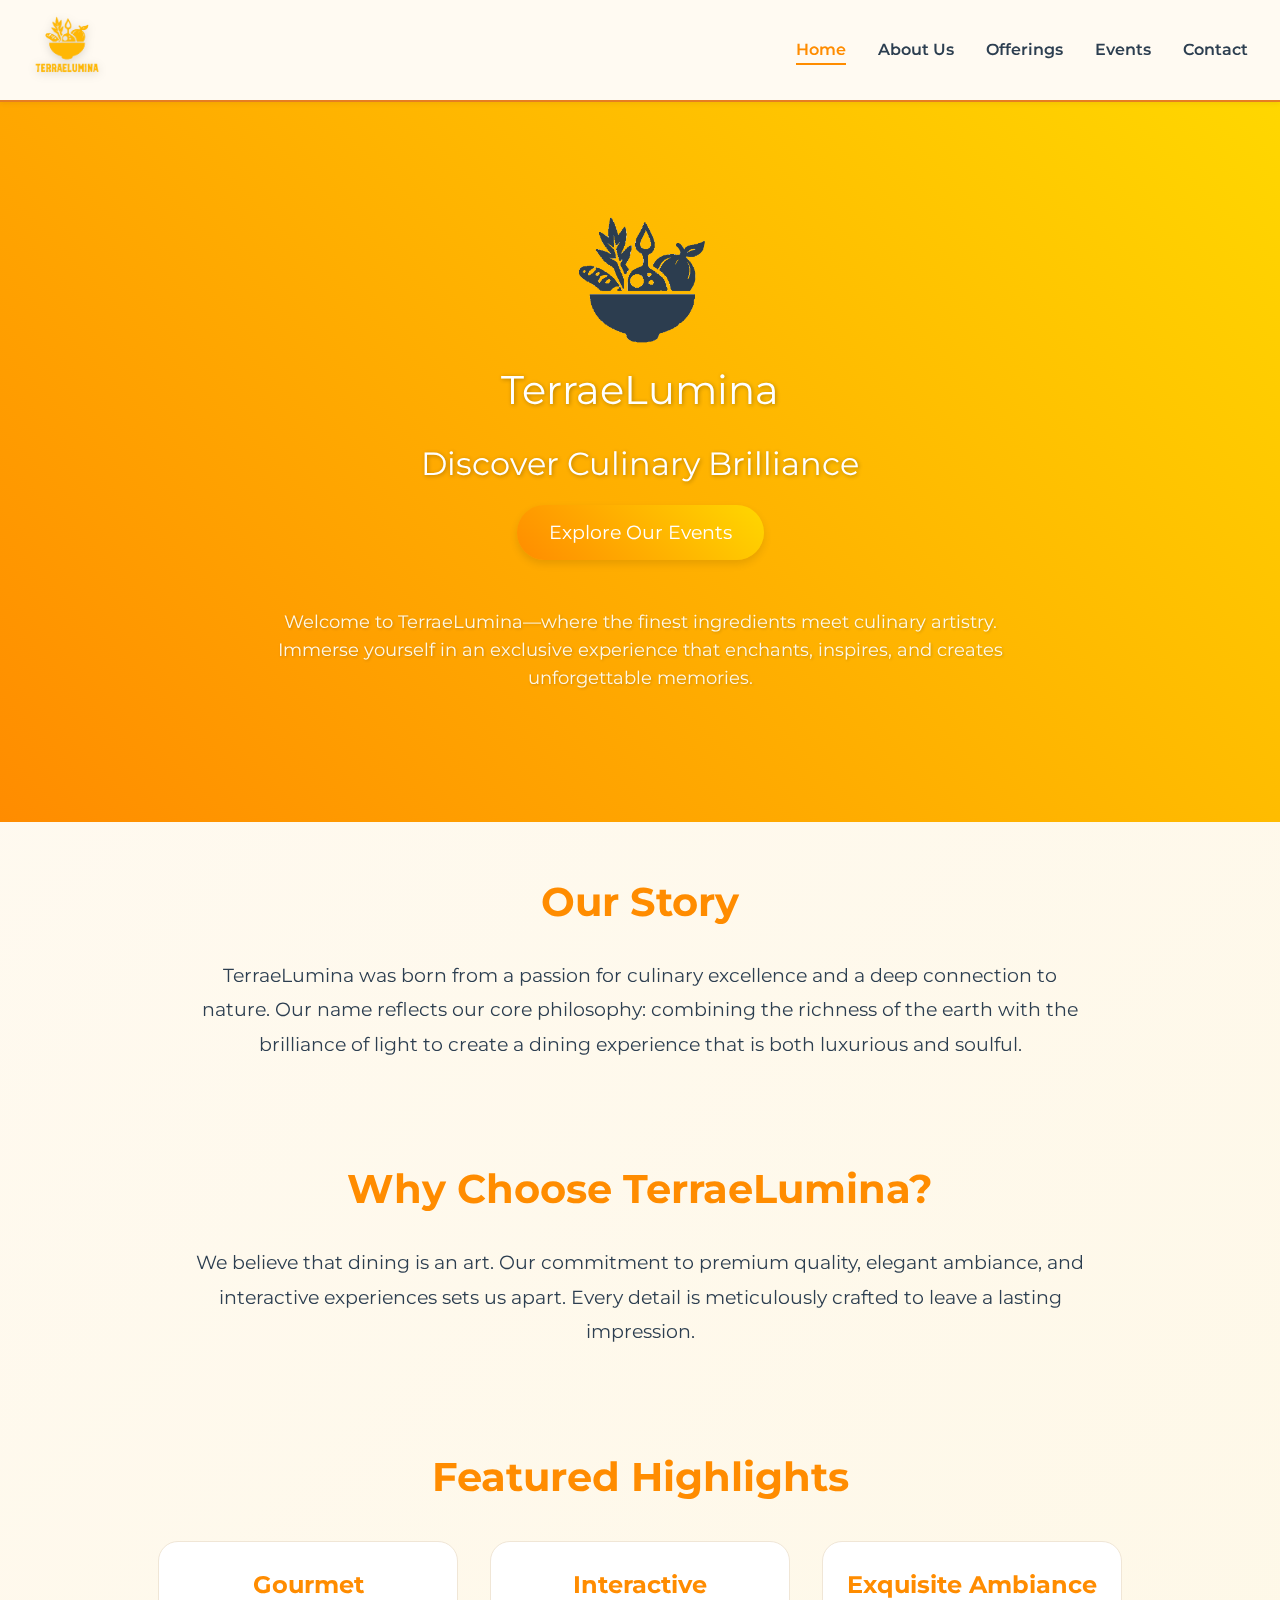
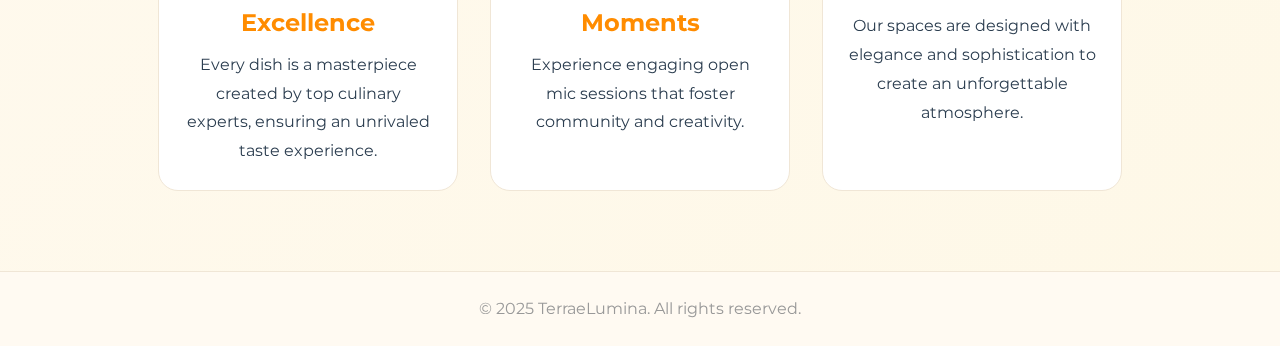
==== index.html @ bf7b66ef "commit all files" ====
<!DOCTYPE html>
<html lang="en">
<head>
  <meta charset="UTF-8" />
  <meta name="viewport" content="width=device-width, initial-scale=1.0"/>
  <title>TerraeLumina | Home</title>
  <!-- Animate.css for smooth animations -->
  <link rel="stylesheet" href="https://cdnjs.cloudflare.com/ajax/libs/animate.css/4.1.1/animate.min.css"/>
  <!-- Google Fonts: Montserrat -->
  <link rel="stylesheet" href="https://fonts.googleapis.com/css?family=Montserrat:400,600&display=swap">
  <style>
    /* Global Styles */
    * {
      margin: 0;
      padding: 0;
      box-sizing: border-box;
    }
    body {
      font-family: 'Montserrat', sans-serif;
      background: linear-gradient(135deg, #fffaf2, #fef8e7);
      color: #2c3e50;
      line-height: 1.6;
      overflow-x: hidden;
    }
    :root {
      --bg-color: #fffaf2;
      --text-color: #2c3e50;
      --accent-gradient: linear-gradient(45deg, #ff8c00, #ffd700);
      --secondary-color: #e67e22;
      --card-bg: #ffffff;
      --border-color: #f0e6d6;
    }
    /* Navbar */
    .navbar {
      display: flex;
      justify-content: space-between;
      align-items: center;
      background: var(--bg-color);
      padding: 1rem 2rem;
      position: sticky;
      top: 0;
      z-index: 1000;
      border-bottom: 2px solid var(--secondary-color);
      box-shadow: 0 2px 5px rgba(0,0,0,0.05);
    }
    .logo {
      height: 60px;
      filter: drop-shadow(0 2px 5px rgba(0,0,0,0.15));
    }
    .nav-links {
      list-style: none;
      display: flex;
      gap: 2rem;
    }
    .nav-links a {
      color: var(--text-color);
      text-decoration: none;
      font-weight: 600;
      transition: color 0.3s ease, border-bottom 0.3s ease;
      padding-bottom: 4px;
      border-bottom: 2px solid transparent;
    }
    .nav-links a:hover,
    .nav-links a.active {
      color: #ff8c00;
      border-bottom: 2px solid #ff8c00;
    }
    /* Hero Section */
    .hero {
      position: relative;
      height: 80vh; /* Reduced height */
      background: var(--accent-gradient), url('../images/event1.jpg') center/cover no-repeat;
      display: flex;
      align-items: center;
      justify-content: center;
      text-align: center;
      padding: 0 1rem;
      animation: fadeIn 1.5s ease;
    }
    .hero::before {
      content: "";
      position: absolute;
      top: 0;
      left: 0;
      width: 100%;
      height: 100%;
      background: rgba(255,255,255,0.8);
      mix-blend-mode: multiply;
    }
    .hero-content {
      position: relative;
      z-index: 2;
      width: 100%;
    }
    .hero-logo {
      width: 150px;
      margin: 0 auto 0.5rem auto; /* Centered and slightly shifted up */
      display: block;
    }
    .hero-brand {
      font-size: 2.5rem;  /* Bigger than the tagline */
      color: #ffffff;
      text-shadow: 1px 1px 4px rgba(0,0,0,0.3);
      margin-bottom: 1rem;
    }
    .hero-tagline {
      font-size: 2rem;
      color: #ffffff;
      text-shadow: 1px 1px 4px rgba(0,0,0,0.3);
      margin-bottom: 1rem;
    }
    .hero-cta {
      font-size: 1.2rem;
      padding: 0.75rem 2rem;
      background: var(--accent-gradient);
      color: #fff;
      text-decoration: none;
      border-radius: 40px;
      box-shadow: 0 4px 8px rgba(0,0,0,0.1);
      transition: transform 0.3s ease, box-shadow 0.3s ease;
      display: inline-block;
      margin-bottom: 2rem;
    }
    .hero-cta:hover {
      transform: translateY(-3px);
      box-shadow: 0 8px 16px rgba(255,140,0,0.5);
    }
    .additional-info {
      font-size: 1.1rem;
      color: #fef8e7;
      max-width: 800px;
      margin: 0 auto;
      padding: 1rem;
      text-shadow: 1px 1px 3px rgba(0,0,0,0.2);
    }
    /* Extra Sections */
    .section {
      padding: 3rem 2rem;
      text-align: center;
    }
    .section h2 {
      font-size: 2.5rem;
      margin-bottom: 1.5rem;
      color: #ff8c00;
    }
    .section p {
      font-size: 1.2rem;
      max-width: 900px;
      margin: 0 auto;
      color: var(--text-color);
      line-height: 1.8;
    }
    .highlights {
      display: flex;
      flex-wrap: wrap;
      gap: 2rem;
      justify-content: center;
      margin-top: 2rem;
    }
    .highlight-card {
      background: var(--card-bg);
      border: 1px solid var(--border-color);
      border-radius: 20px;
      padding: 1.5rem;
      max-width: 300px;
      transition: transform 0.3s ease, box-shadow 0.3s ease;
      text-align: center;
    }
    .highlight-card:hover {
      transform: translateY(-8px);
      box-shadow: 0 12px 24px rgba(0,0,0,0.1);
    }
    .highlight-card h3 {
      font-size: 1.5rem;
      color: #ff8c00;
      margin-bottom: 0.5rem;
    }
    .highlight-card p {
      font-size: 1rem;
      color: var(--text-color);
    }
    /* Footer */
    footer {
      background: var(--bg-color);
      color: #999999;
      text-align: center;
      padding: 1.5rem;
      border-top: 1px solid var(--border-color);
      margin-top: 2rem;
    }
    /* Animations */
    @keyframes slideInDown {
      from { transform: translateY(-100%); opacity: 0; }
      to { transform: translateY(0); opacity: 1; }
    }
    @keyframes fadeIn {
      from { opacity: 0; }
      to { opacity: 1; }
    }
    @keyframes fadeInUp {
      from { opacity: 0; transform: translateY(20px); }
      to { opacity: 1; transform: translateY(0); }
    }
  </style>
</head>
<body>
  <!-- Navigation -->
  <header class="navbar">
    <div class="logo-container">
      <a href="index.html">
        <img src="images/terraelumina-logo.png" alt="TerraeLumina Logo" class="logo">
      </a>
    </div>
    <ul class="nav-links">
      <li><a href="index.html" class="active">Home</a></li>
      <li><a href="about.html">About Us</a></li>
      <li><a href="offerings.html">Offerings</a></li>
      <li><a href="events.html">Events</a></li>
      <li><a href="contact.html">Contact</a></li>
    </ul>
  </header>

  <!-- Hero Section -->
  <section class="hero animate__animated animate__fadeIn">
    <div class="hero-overlay"></div>
    <div class="hero-content">
      <!-- Centered logo at the top -->
      <img src="images/logo1.png" alt="TerraeLumina Logo" class="hero-logo">
      <!-- Brand text just below the logo, larger than the tagline -->
      <div class="hero-brand">TerraeLumina</div>
      <div class="hero-tagline">
        Discover Culinary Brilliance
      </div>
      <a href="events.html" class="hero-cta">Explore Our Events</a>
      <div class="additional-info">
        <p>
          Welcome to TerraeLumina—where the finest ingredients meet culinary artistry. Immerse yourself in an exclusive experience that enchants, inspires, and creates unforgettable memories.
        </p>
      </div>
    </div>
  </section>

  <!-- Our Story Section -->
  <section class="section animate__animated animate__fadeInUp">
    <h2>Our Story</h2>
    <p>
      TerraeLumina was born from a passion for culinary excellence and a deep connection to nature. Our name reflects our core philosophy: combining the richness of the earth with the brilliance of light to create a dining experience that is both luxurious and soulful.
    </p>
  </section>

  <!-- Why Choose Us Section -->
  <section class="section animate__animated animate__fadeInUp">
    <h2>Why Choose TerraeLumina?</h2>
    <p>
      We believe that dining is an art. Our commitment to premium quality, elegant ambiance, and interactive experiences sets us apart. Every detail is meticulously crafted to leave a lasting impression.
    </p>
  </section>

  <!-- Featured Highlights Section -->
  <section class="section animate__animated animate__fadeInUp">
    <h2>Featured Highlights</h2>
    <div class="highlights">
      <div class="highlight-card">
        <h3>Gourmet Excellence</h3>
        <p>Every dish is a masterpiece created by top culinary experts, ensuring an unrivaled taste experience.</p>
      </div>
      <div class="highlight-card">
        <h3>Interactive Moments</h3>
        <p>Experience engaging open mic sessions that foster community and creativity.</p>
      </div>
      <div class="highlight-card">
        <h3>Exquisite Ambiance</h3>
        <p>Our spaces are designed with elegance and sophistication to create an unforgettable atmosphere.</p>
      </div>
    </div>
  </section>

  <!-- Footer -->
  <footer>
    <p>© 2025 TerraeLumina. All rights reserved.</p>
  </footer>
</body>
</html>
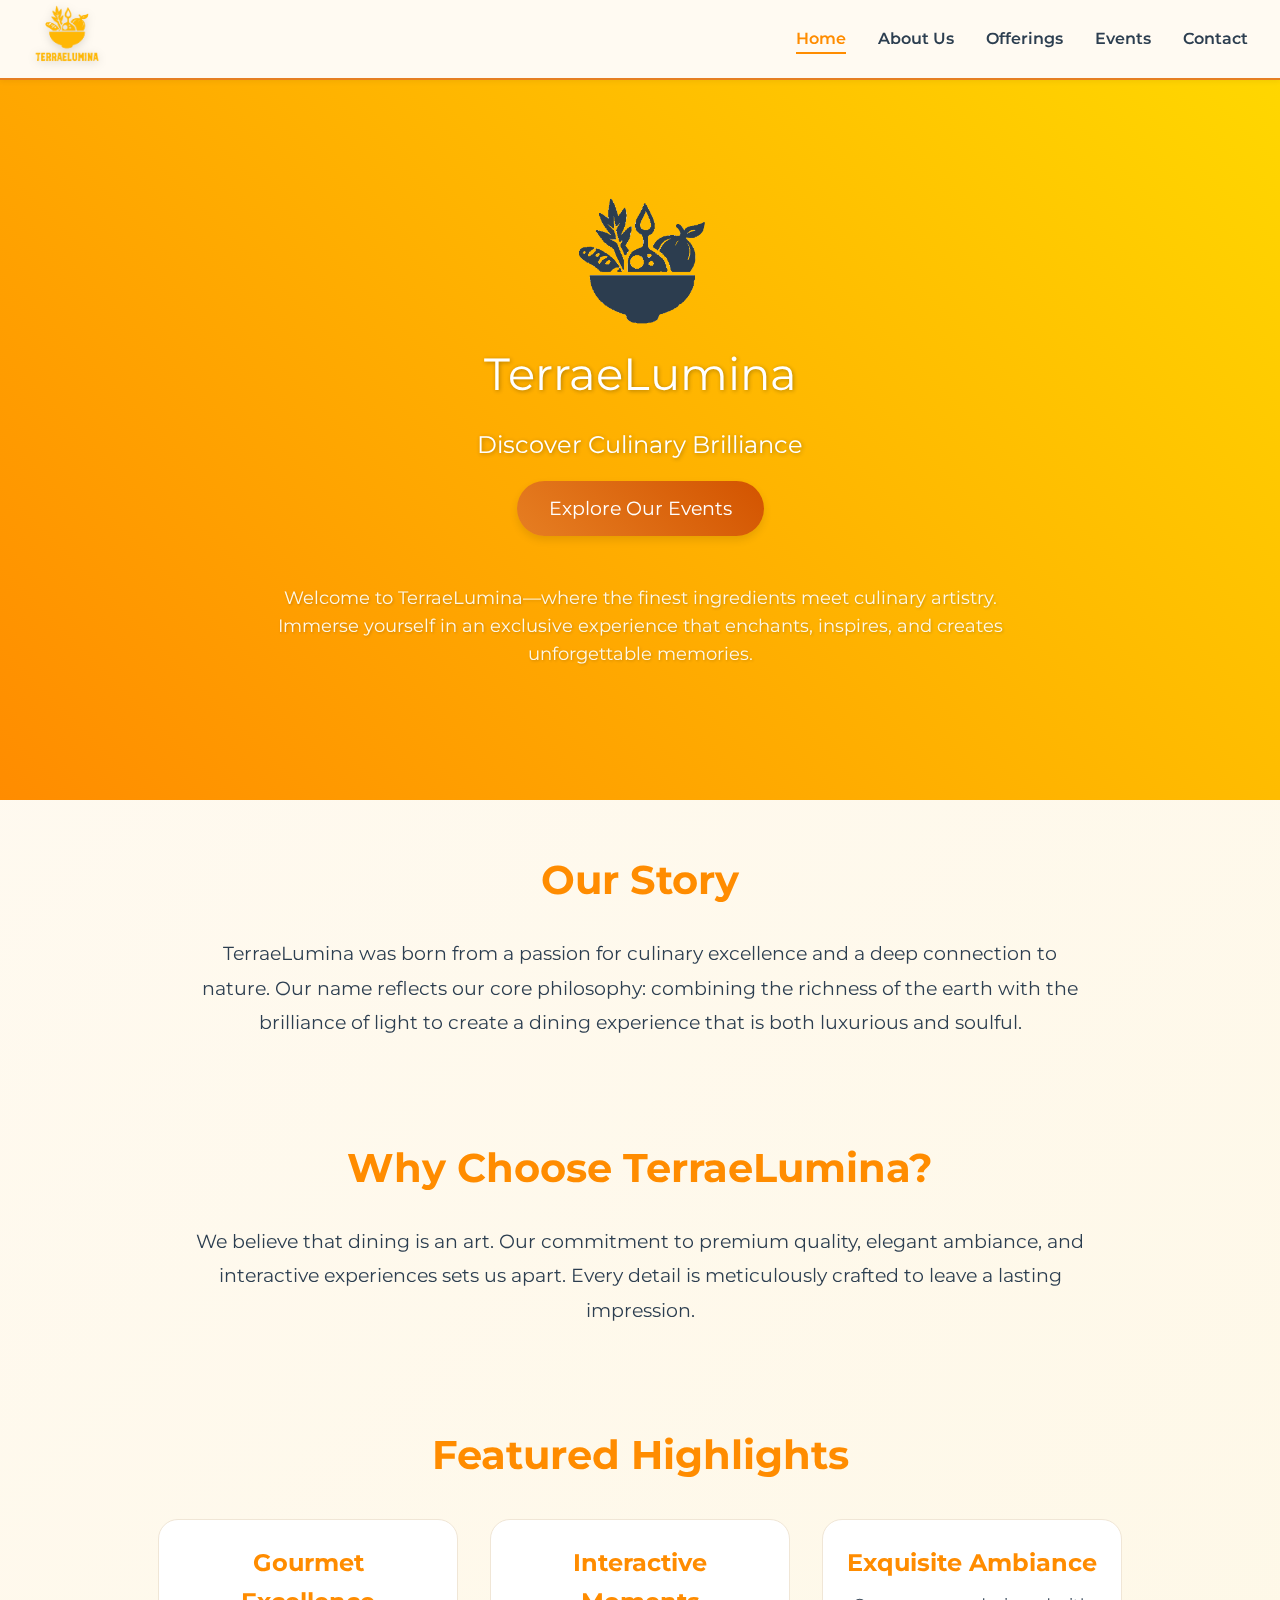
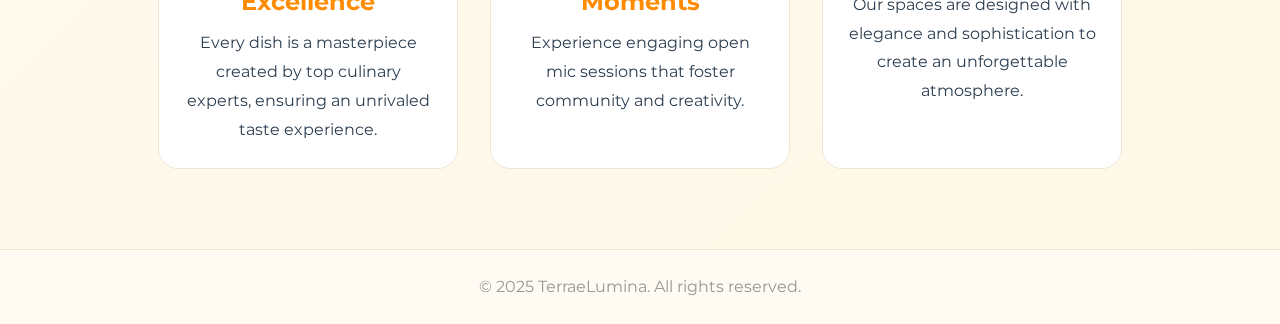
==== commit 2d22ec14: "index" ====
--- a/index.html
+++ b/index.html
@@ -9,7 +9,7 @@
   <!-- Google Fonts: Montserrat -->
   <link rel="stylesheet" href="https://fonts.googleapis.com/css?family=Montserrat:400,600&display=swap">
   <style>
-    /* Global Styles */
+    /* Base Reset & Global Styles */
     * {
       margin: 0;
       padding: 0;
@@ -21,6 +21,7 @@
       color: #2c3e50;
       line-height: 1.6;
       overflow-x: hidden;
+      padding-top: 80px; /* Space for fixed header */
     }
     :root {
       --bg-color: #fffaf2;
@@ -29,17 +30,22 @@
       --secondary-color: #e67e22;
       --card-bg: #ffffff;
       --border-color: #f0e6d6;
-    }
-    /* Navbar */
-    .navbar {
+      --header-height: 80px;
+    }
+    
+    /* Header / Navbar */
+    header.navbar {
+      position: fixed;
+      top: 0;
+      left: 0;
+      right: 0;
+      height: var(--header-height);
+      z-index: 1000;
+      background: var(--bg-color);
+      padding: 1rem 2rem;
       display: flex;
       justify-content: space-between;
       align-items: center;
-      background: var(--bg-color);
-      padding: 1rem 2rem;
-      position: sticky;
-      top: 0;
-      z-index: 1000;
       border-bottom: 2px solid var(--secondary-color);
       box-shadow: 0 2px 5px rgba(0,0,0,0.05);
     }
@@ -56,31 +62,32 @@
       color: var(--text-color);
       text-decoration: none;
       font-weight: 600;
-      transition: color 0.3s ease, border-bottom 0.3s ease;
       padding-bottom: 4px;
       border-bottom: 2px solid transparent;
+      transition: color 0.3s ease, border-bottom 0.3s ease;
     }
     .nav-links a:hover,
     .nav-links a.active {
       color: #ff8c00;
       border-bottom: 2px solid #ff8c00;
     }
-    /* Hero Section */
+    
+    /* Hero Section using min-height */
     .hero {
       position: relative;
-      height: 80vh; /* Reduced height */
+      min-height: 80vh; /* Minimum height so it can expand if content grows */
       background: var(--accent-gradient), url('../images/event1.jpg') center/cover no-repeat;
       display: flex;
       align-items: center;
       justify-content: center;
       text-align: center;
-      padding: 0 1rem;
+      padding: 2rem 1rem;  /* Extra vertical padding */
       animation: fadeIn 1.5s ease;
     }
     .hero::before {
       content: "";
       position: absolute;
-      top: 0;
+      top: 0; 
       left: 0;
       width: 100%;
       height: 100%;
@@ -94,17 +101,17 @@
     }
     .hero-logo {
       width: 150px;
-      margin: 0 auto 0.5rem auto; /* Centered and slightly shifted up */
+      margin: 0 auto 0.5rem auto;
       display: block;
     }
     .hero-brand {
-      font-size: 2.5rem;  /* Bigger than the tagline */
+      font-size: 2.8rem;
       color: #ffffff;
       text-shadow: 1px 1px 4px rgba(0,0,0,0.3);
       margin-bottom: 1rem;
     }
     .hero-tagline {
-      font-size: 2rem;
+      font-size: 1.5rem;
       color: #ffffff;
       text-shadow: 1px 1px 4px rgba(0,0,0,0.3);
       margin-bottom: 1rem;
@@ -112,7 +119,7 @@
     .hero-cta {
       font-size: 1.2rem;
       padding: 0.75rem 2rem;
-      background: var(--accent-gradient);
+      background:linear-gradient(45deg, var(--secondary-color), #d35400);
       color: #fff;
       text-decoration: none;
       border-radius: 40px;
@@ -133,6 +140,7 @@
       padding: 1rem;
       text-shadow: 1px 1px 3px rgba(0,0,0,0.2);
     }
+    
     /* Extra Sections */
     .section {
       padding: 3rem 2rem;
@@ -142,6 +150,7 @@
       font-size: 2.5rem;
       margin-bottom: 1.5rem;
       color: #ff8c00;
+      animation: fadeInUp 1s ease;
     }
     .section p {
       font-size: 1.2rem;
@@ -150,6 +159,7 @@
       color: var(--text-color);
       line-height: 1.8;
     }
+    
     .highlights {
       display: flex;
       flex-wrap: wrap;
@@ -179,6 +189,7 @@
       font-size: 1rem;
       color: var(--text-color);
     }
+    
     /* Footer */
     footer {
       background: var(--bg-color);
@@ -188,7 +199,8 @@
       border-top: 1px solid var(--border-color);
       margin-top: 2rem;
     }
-    /* Animations */
+    
+    /* Custom Animations */
     @keyframes slideInDown {
       from { transform: translateY(-100%); opacity: 0; }
       to { transform: translateY(0); opacity: 1; }
@@ -200,6 +212,54 @@
     @keyframes fadeInUp {
       from { opacity: 0; transform: translateY(20px); }
       to { opacity: 1; transform: translateY(0); }
+    }
+    
+    /* Responsive Design for index.html */
+    @media (max-width: 768px) {
+      .navbar {
+        flex-direction: column;
+        gap: 1rem;
+      }
+      .nav-links {
+        flex-direction: column;
+        gap: 1rem;
+      }
+      .hero {
+        min-height: 70vh;
+      }
+      .hero-brand {
+        font-size: 2rem;
+      }
+      .hero-tagline {
+        font-size: 1.5rem;
+      }
+      .section h2 {
+        font-size: 2rem;
+      }
+      .section p {
+        font-size: 1rem;
+      }
+    }
+    @media (max-width: 480px) {
+      .hero {
+        min-height: 60vh;
+      }
+      .hero-logo {
+        width: 120px;
+      }
+      .hero-brand {
+        font-size: 1.8rem;
+      }
+      .hero-tagline {
+        font-size: 1.3rem;
+      }
+      .hero-cta {
+        font-size: 1rem;
+        padding: 0.65rem 1.5rem;
+      }
+      .nav-links a {
+        font-size: 0.9rem;
+      }
     }
   </style>
 </head>
@@ -219,62 +279,65 @@
       <li><a href="contact.html">Contact</a></li>
     </ul>
   </header>
-
-  <!-- Hero Section -->
-  <section class="hero animate__animated animate__fadeIn">
-    <div class="hero-overlay"></div>
-    <div class="hero-content">
-      <!-- Centered logo at the top -->
-      <img src="images/logo1.png" alt="TerraeLumina Logo" class="hero-logo">
-      <!-- Brand text just below the logo, larger than the tagline -->
-      <div class="hero-brand">TerraeLumina</div>
-      <div class="hero-tagline">
-        Discover Culinary Brilliance
+  
+  <!-- Main Content Wrapper -->
+  <div class="main-content">
+    <!-- Hero Section -->
+    <section class="hero animate__animated animate__fadeIn">
+      <div class="hero-overlay"></div>
+      <div class="hero-content">
+        <!-- Centered logo at the top -->
+        <img src="images/logo1.png" alt="TerraeLumina Logo" class="hero-logo">
+        <!-- Brand text just below the logo, larger than the tagline -->
+        <div class="hero-brand">TerraeLumina</div>
+        <div class="hero-tagline">
+          Discover Culinary Brilliance
+        </div>
+        <a href="events.html" class="hero-cta">Explore Our Events</a>
+        <div class="additional-info">
+          <p>
+            Welcome to TerraeLumina—where the finest ingredients meet culinary artistry. Immerse yourself in an exclusive experience that enchants, inspires, and creates unforgettable memories.
+          </p>
+        </div>
       </div>
-      <a href="events.html" class="hero-cta">Explore Our Events</a>
-      <div class="additional-info">
-        <p>
-          Welcome to TerraeLumina—where the finest ingredients meet culinary artistry. Immerse yourself in an exclusive experience that enchants, inspires, and creates unforgettable memories.
-        </p>
+    </section>
+    
+    <!-- Our Story Section -->
+    <section class="section animate__animated animate__fadeInUp">
+      <h2>Our Story</h2>
+      <p>
+        TerraeLumina was born from a passion for culinary excellence and a deep connection to nature. Our name reflects our core philosophy: combining the richness of the earth with the brilliance of light to create a dining experience that is both luxurious and soulful.
+      </p>
+    </section>
+    
+    <!-- Why Choose Us Section -->
+    <section class="section animate__animated animate__fadeInUp">
+      <h2>Why Choose TerraeLumina?</h2>
+      <p>
+        We believe that dining is an art. Our commitment to premium quality, elegant ambiance, and interactive experiences sets us apart. Every detail is meticulously crafted to leave a lasting impression.
+      </p>
+    </section>
+    
+    <!-- Featured Highlights Section -->
+    <section class="section animate__animated animate__fadeInUp">
+      <h2>Featured Highlights</h2>
+      <div class="highlights">
+        <div class="highlight-card">
+          <h3>Gourmet Excellence</h3>
+          <p>Every dish is a masterpiece created by top culinary experts, ensuring an unrivaled taste experience.</p>
+        </div>
+        <div class="highlight-card">
+          <h3>Interactive Moments</h3>
+          <p>Experience engaging open mic sessions that foster community and creativity.</p>
+        </div>
+        <div class="highlight-card">
+          <h3>Exquisite Ambiance</h3>
+          <p>Our spaces are designed with elegance and sophistication to create an unforgettable atmosphere.</p>
+        </div>
       </div>
-    </div>
-  </section>
-
-  <!-- Our Story Section -->
-  <section class="section animate__animated animate__fadeInUp">
-    <h2>Our Story</h2>
-    <p>
-      TerraeLumina was born from a passion for culinary excellence and a deep connection to nature. Our name reflects our core philosophy: combining the richness of the earth with the brilliance of light to create a dining experience that is both luxurious and soulful.
-    </p>
-  </section>
-
-  <!-- Why Choose Us Section -->
-  <section class="section animate__animated animate__fadeInUp">
-    <h2>Why Choose TerraeLumina?</h2>
-    <p>
-      We believe that dining is an art. Our commitment to premium quality, elegant ambiance, and interactive experiences sets us apart. Every detail is meticulously crafted to leave a lasting impression.
-    </p>
-  </section>
-
-  <!-- Featured Highlights Section -->
-  <section class="section animate__animated animate__fadeInUp">
-    <h2>Featured Highlights</h2>
-    <div class="highlights">
-      <div class="highlight-card">
-        <h3>Gourmet Excellence</h3>
-        <p>Every dish is a masterpiece created by top culinary experts, ensuring an unrivaled taste experience.</p>
-      </div>
-      <div class="highlight-card">
-        <h3>Interactive Moments</h3>
-        <p>Experience engaging open mic sessions that foster community and creativity.</p>
-      </div>
-      <div class="highlight-card">
-        <h3>Exquisite Ambiance</h3>
-        <p>Our spaces are designed with elegance and sophistication to create an unforgettable atmosphere.</p>
-      </div>
-    </div>
-  </section>
-
+    </section>
+  </div>
+  
   <!-- Footer -->
   <footer>
     <p>© 2025 TerraeLumina. All rights reserved.</p>
